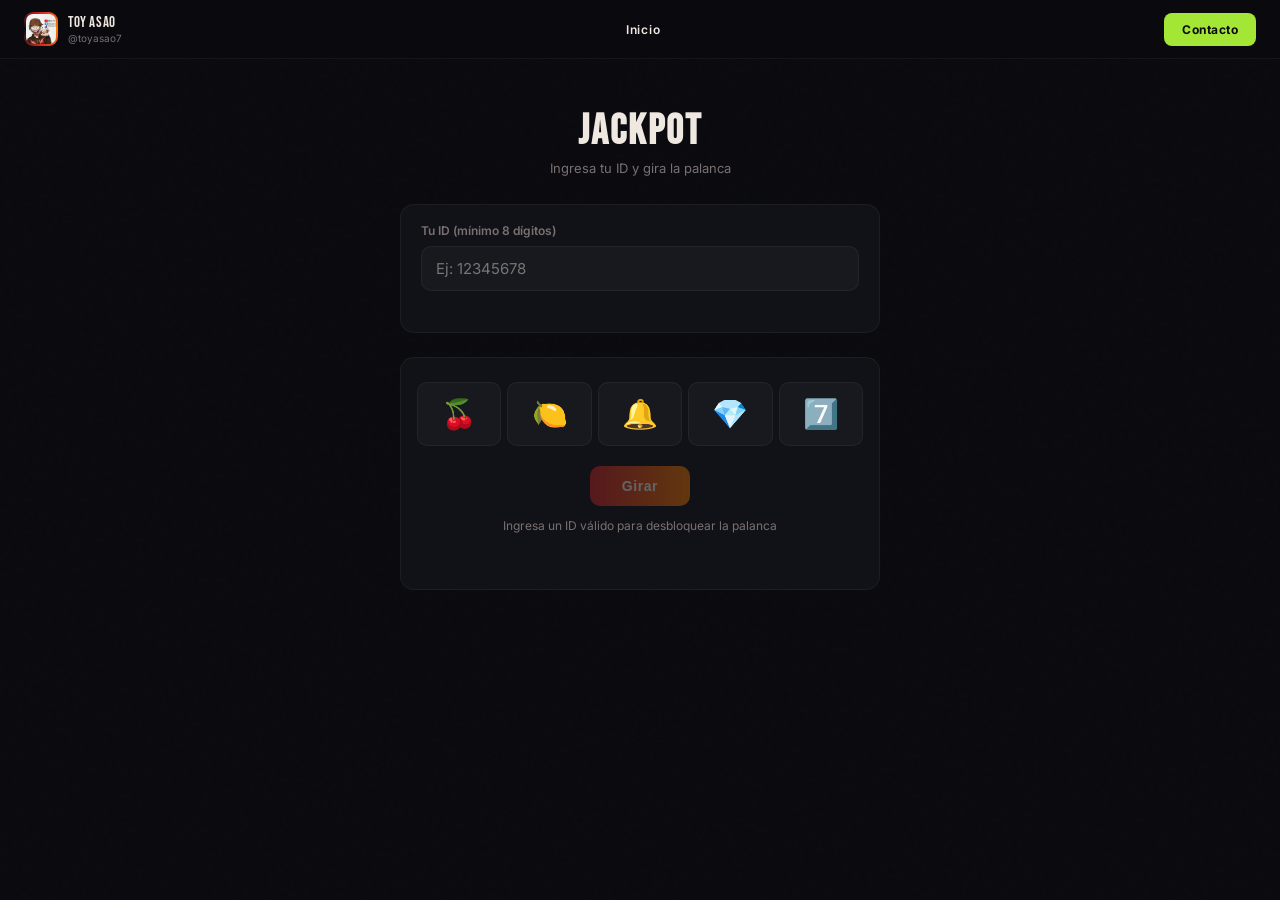
==== jackpot.html @ 92f902dd "Rename Jackpot.html to jackpot.html" ====
<!DOCTYPE html>
<html lang="es">
<head>
  <meta charset="UTF-8">
  <meta name="viewport" content="width=device-width, initial-scale=1.0">
  <title>Jackpot — Toy Asao</title>
  <link rel="stylesheet" href="styles.css">
  <link rel="stylesheet" href="jackpot.css">
</head>
<body>

<nav class="navbar">
  <div class="nav-left">
    <div class="nav-avatar"><img src="foto.jpg" alt="Toy Asao"></div>
    <div class="nav-id">
      <span class="n">Toy Asao</span>
      <span class="h">@toyasao7</span>
    </div>
  </div>
  <div class="nav-links">
    <a href="index.html">Inicio</a>
  </div>
  <a class="nav-contact" href="https://www.instagram.com/toy.asao.yt" target="_blank" rel="noopener">Contacto</a>
</nav>

<main class="wrap">

  <section class="jp-hero">
    <h1 class="jp-title">Jackpot</h1>
    <p class="jp-subtitle">Ingresa tu ID y gira la palanca</p>
  </section>

  <!-- ══════════════════════════════════════
       GATE — pide el ID antes de poder jugar
       ══════════════════════════════════════ -->
  <section class="id-gate" id="id-gate">
    <label class="id-label" for="player-id">Tu ID (mínimo 8 dígitos)</label>
    <input
      class="id-input"
      type="text"
      id="player-id"
      inputmode="numeric"
      autocomplete="off"
      placeholder="Ej: 12345678"
      minlength="8"
      pattern="[0-9]{8,}"
      required>
    <p class="id-error" id="id-error"></p>
  </section>

  <!-- ══════════════════════════════════════
       MÁQUINA — 5 carretes + palanca
       Bloqueada hasta que el ID sea válido
       ══════════════════════════════════════ -->
  <section class="machine" id="machine">

    <div class="reels" id="reels">
      <div class="reel-window"><div class="reel-symbol" data-reel="0">🍒</div></div>
      <div class="reel-window"><div class="reel-symbol" data-reel="1">🍋</div></div>
      <div class="reel-window"><div class="reel-symbol" data-reel="2">🔔</div></div>
      <div class="reel-window"><div class="reel-symbol" data-reel="3">💎</div></div>
      <div class="reel-window"><div class="reel-symbol" data-reel="4">7️⃣</div></div>
    </div>

    <button class="spin-btn" id="spin-btn" disabled>
      Girar
    </button>

    <p class="lock-msg" id="lock-msg">Ingresa un ID válido para desbloquear la palanca</p>

    <p class="result-msg" id="result-msg"></p>

  </section>

</main>

<script src="jackpot.js"></script>
</body>
</html>
---- styles.css ----
/* ============================================
   TOY ASAO — styles.css
   Paleta: rojo #D62828 · naranja #F77F00
   Fuentes: Bebas Neue (títulos) · Inter (texto)
   ============================================ */

@import url('https://fonts.googleapis.com/css2?family=Bebas+Neue&family=Inter:wght@400;500;600&display=swap');

/* ── VARIABLES ── */
:root {
  --bg:           #0A0A0F;
  --surface:      #111118;
  --surface2:     #18181F;
  --border:       #FFFFFF0D;
  --border-hover: #FFFFFF22;
  --red:          #D62828;
  --red-glow:     #D6282844;
  --red-dim:      #D6282818;
  --orange:       #F77F00;
  --text:         #EEE8E0;
  --text-muted:   #7A7070;
  --text-dim:     #3A3030;
}

/* ── RESET ── */
*, *::before, *::after {
  margin: 0;
  padding: 0;
  box-sizing: border-box;
}

html { scroll-behavior: smooth; }

/* ── BASE ── */
body {
  background: var(--bg);
  color: var(--text);
  font-family: 'Inter', sans-serif;
  min-height: 100vh;
  overflow-x: hidden;
}

/* Textura de ruido sutil */
body::before {
  content: '';
  position: fixed;
  inset: 0;
  background-image: url("data:image/svg+xml,%3Csvg viewBox='0 0 200 200' xmlns='http://www.w3.org/2000/svg'%3E%3Cfilter id='n'%3E%3CfeTurbulence type='fractalNoise' baseFrequency='0.9' numOctaves='4' stitchTiles='stitch'/%3E%3C/filter%3E%3Crect width='100%25' height='100%25' filter='url(%23n)' opacity='0.03'/%3E%3C/svg%3E");
  pointer-events: none;
  z-index: 0;
  opacity: 0.4;
}

/* ============================================
   NAVBAR SUPERIOR
   ============================================ */
.navbar {
  display: flex;
  align-items: center;
  justify-content: space-between;
  gap: 1.5rem;
  padding: 12px 1.5rem;
  background: rgba(10, 10, 15, .9);
  backdrop-filter: blur(10px);
  border-bottom: 1px solid var(--border);
  position: sticky;
  top: 0;
  z-index: 50;
}

.nav-left { display: flex; align-items: center; gap: 10px; flex-shrink: 0; }
.nav-avatar {
  width: 34px; height: 34px; border-radius: 9px; padding: 2px;
  background: conic-gradient(var(--red), var(--orange), var(--red), #0A0A0F, var(--red));
  display: flex; align-items: center; justify-content: center; flex-shrink: 0;
}
.nav-avatar img {
  width: 100%; height: 100%; border-radius: 7px;
  object-fit: cover; object-position: center top; display: block;
}
.nav-id .n { font-family: 'Bebas Neue', sans-serif; font-size: 15px; letter-spacing: .04em; line-height: 1; display: block; }
.nav-id .h { font-size: 10px; color: var(--text-muted); display: block; margin-top: 2px; }

.nav-links { display: flex; gap: 1.5rem; align-items: center; flex: 1; justify-content: center; }
.nav-links a {
  font-size: 12px; font-weight: 600; letter-spacing: .06em;
  color: var(--text); text-decoration: none; padding: 6px 0; position: relative;
}
.nav-links a::after {
  content: ''; position: absolute; left: 0; bottom: -2px; width: 0; height: 2px;
  background: linear-gradient(90deg, var(--red), var(--orange)); transition: width .2s;
}
.nav-links a:hover::after { width: 100%; }

.nav-contact {
  flex-shrink: 0;
  background: #A3E635;
  color: #0A0A0F; font-size: 12px; font-weight: 700; letter-spacing: .04em;
  padding: 9px 18px; border-radius: 8px; text-decoration: none; white-space: nowrap;
  box-shadow: inset 0 0 0 0 #D9FF6690, 0 0 0 0 #A3E63500;
  transition: transform .15s, box-shadow .25s, background .25s;
}
.nav-contact:hover {
  transform: translateY(-1px);
  background: #B6F23D;
  box-shadow: inset 0 0 14px 2px #EFFFAA, 0 0 22px 4px #A3E63590;
}

@media (max-width: 480px) {
  .nav-links { display: none; }
}

/* Evita que la barra fija tape las secciones al usar anclas */
#redes, #sobre { scroll-margin-top: 70px; }

/* ── LAYOUT ── */
.wrap {
  position: relative;
  z-index: 1;
  max-width: 520px;
  margin: 0 auto;
  padding: 3rem 1.25rem 4rem;
  display: flex;
  flex-direction: column;
  align-items: center;
}

/* ── SEPARADORES DE SECCIÓN ── */
.sec-title {
  width: 100%;
  display: flex;
  align-items: center;
  gap: 10px;
  margin-bottom: 0.75rem;
  margin-top: 0.25rem;
}
.sec-title span {
  font-size: 11px;
  font-weight: 600;
  color: var(--text-muted);
  letter-spacing: 0.1em;
  white-space: nowrap;
}
.sec-line {
  flex: 1;
  height: 1px;
  background: var(--border);
}

/* ============================================
   HERO
   ============================================ */
.hero {
  display: flex;
  flex-direction: column;
  align-items: center;
  width: 100%;
  animation: fadeIn 0.6s ease both;
}

/* Foto de perfil */
.pfp-shell {
  position: relative;
  width: 110px;
  height: 110px;
  margin-bottom: 1.1rem;
}
.pfp-ring {
  position: absolute;
  inset: -3px;
  border-radius: 50%;
  background: conic-gradient(var(--red), var(--orange), var(--red), #0A0A0F, var(--red));
  animation: spin 6s linear infinite;
}
.pfp-img {
  position: absolute;
  inset: 3px;
  border-radius: 50%;
  object-fit: cover;
  object-position: center top;
  background: var(--surface);
  width: calc(100% - 6px);
  height: calc(100% - 6px);
}

/* Punto verde de "activo" */
.live-dot {
  position: absolute;
  bottom: 5px;
  right: 5px;
  width: 14px;
  height: 14px;
  background: #22C55E;
  border: 2.5px solid var(--bg);
  border-radius: 50%;
  z-index: 2;
}
.live-dot::after {
  content: '';
  position: absolute;
  inset: -4px;
  border-radius: 50%;
  border: 1.5px solid #22C55E;
  animation: pulse 2s ease infinite;
}

/* Nombre y textos del hero */
.name {
  font-family: 'Bebas Neue', sans-serif;
  font-size: 3rem;
  letter-spacing: 0.04em;
  line-height: 1;
  color: var(--text);
  text-align: center;
  margin-bottom: 0.3rem;
}
.tagline {
  font-size: 11px;
  font-weight: 600;
  letter-spacing: 0.14em;
  color: var(--red);
  text-align: center;
  margin-bottom: 0.9rem;
}
.phrase {
  font-family: 'Bebas Neue', sans-serif;
  font-size: 1.45rem;
  letter-spacing: 0.05em;
  text-align: center;
  margin-bottom: 2.2rem;
  line-height: 1.2;
  max-width: 340px;
}
.phrase span {
  background: linear-gradient(90deg, var(--red), var(--orange));
  -webkit-background-clip: text;
  -webkit-text-fill-color: transparent;
  background-clip: text;
}

/* ============================================
   ESTADÍSTICAS
   ============================================ */
.stats {
  display: grid;
  grid-template-columns: repeat(4, 1fr);
  gap: 8px;
  width: 100%;
  margin-bottom: 2rem;
  animation: fadeIn 0.6s ease 0.15s both;
}
.stat {
  background: var(--surface);
  border: 1px solid var(--border);
  border-radius: 10px;
  padding: 12px 8px;
  text-align: center;
}
.stat-num {
  font-family: 'Bebas Neue', sans-serif;
  font-size: 1.5rem;
  letter-spacing: 0.04em;
  color: var(--text);
  line-height: 1;
  display: block;
}
.stat-label {
  font-size: 10px;
  color: var(--text-muted);
  margin-top: 3px;
  display: block;
}

/* ============================================
   BOTONES DE REDES SOCIALES
   ============================================ */
.links {
  width: 100%;
  display: flex;
  flex-direction: column;
  gap: 10px;
  margin-bottom: 1.75rem;
  animation: fadeIn 0.6s ease 0.25s both;
}

.link-btn {
  display: flex;
  align-items: center;
  gap: 14px;
  padding: 13px 16px;
  background: var(--surface);
  border: 1px solid var(--border);
  border-radius: 12px;
  text-decoration: none;
  color: var(--text);
  transition: border-color 0.2s, transform 0.2s, box-shadow 0.2s;
  position: relative;
  overflow: hidden;
}

/* Barra lateral de color al hacer hover */
.link-btn::before {
  content: '';
  position: absolute;
  left: 0; top: 0; bottom: 0;
  width: 3px;
  border-radius: 12px 0 0 12px;
  opacity: 0;
  transition: opacity 0.2s;
}
.link-btn:hover {
  transform: translateX(4px);
  border-color: var(--border-hover);
}
.link-btn:hover::before { opacity: 1; }

/* Colores por red social */
.btn-yt::before  { background: #FF0000; }
.btn-yt:hover    { box-shadow: -3px 0 12px #FF000030; }
.btn-tt::before  { background: #00F2EA; }
.btn-tt:hover    { box-shadow: -3px 0 12px #00F2EA30; }
.btn-ig::before  { background: #E1306C; }
.btn-ig:hover    { box-shadow: -3px 0 12px #E1306C30; }
.btn-fb::before  { background: #1877F2; }
.btn-fb:hover    { box-shadow: -3px 0 12px #1877F230; }
.btn-dc::before  { background: #5865F2; }
.btn-dc:hover    { box-shadow: -3px 0 12px #5865F230; }

/* Icono cuadrado de cada red */
.btn-icon {
  width: 38px;
  height: 38px;
  border-radius: 9px;
  display: flex;
  align-items: center;
  justify-content: center;
  flex-shrink: 0;
}
.icon-yt { background: #FF000018; }
.icon-tt { background: #00F2EA18; }
.icon-ig { background: #E1306C18; }
.icon-fb { background: #1877F218; }
.icon-dc { background: #5865F218; }
.btn-icon svg { width: 19px; height: 19px; display: block; }

/* Texto del botón */
.btn-info  { flex: 1; }
.btn-name  { font-size: 14px; font-weight: 600; display: block; color: var(--text); }
.btn-handle { font-size: 12px; color: var(--text-muted); margin-top: 1px; display: block; }

/* Flecha */
.btn-arrow {
  color: var(--text-dim);
  font-size: 18px;
  transition: color 0.2s, transform 0.2s;
  line-height: 1;
}
.link-btn:hover .btn-arrow {
  color: var(--text-muted);
  transform: translateX(2px);
}

/* Discord deshabilitado mientras no hay link */
.btn-disabled {
  opacity: 0.45;
  pointer-events: none;
  cursor: default;
}

/* ============================================
   SOBRE MÍ
   ============================================ */
.about {
  width: 100%;
  background: var(--surface);
  border: 1px solid var(--border);
  border-radius: 14px;
  padding: 1.1rem 1.25rem;
  margin-bottom: 1.75rem;
  animation: fadeIn 0.6s ease 0.35s both;
}
.about p {
  font-size: 14px;
  line-height: 1.7;
  color: #A09898;
}
.about p b { color: var(--text); font-weight: 600; }

/* Badge de juego actual */
.about-game {
  display: flex;
  align-items: center;
  gap: 8px;
  margin-top: 0.75rem;
  padding-top: 0.75rem;
  border-top: 1px solid var(--border);
}
.game-badge {
  display: inline-flex;
  align-items: center;
  gap: 6px;
  background: var(--red-dim);
  border: 1px solid #D6282830;
  border-radius: 20px;
  padding: 4px 12px 4px 8px;
  font-size: 12px;
  font-weight: 600;
  color: #FF6B6B;
}
.game-dot {
  width: 8px;
  height: 8px;
  background: var(--red);
  border-radius: 50%;
  flex-shrink: 0;
}
.about-game-label {
  font-size: 11px;
  color: var(--text-muted);
}

/* ============================================
   ÚLTIMO VIDEO
   ============================================ */
.video-section {
  width: 100%;
  margin-bottom: 1.75rem;
  animation: fadeIn 0.6s ease 0.4s both;
}
.video-embed {
  width: 100%;
  aspect-ratio: 16 / 9;
  border-radius: 12px;
  overflow: hidden;
  border: 1px solid var(--border);
  background: var(--surface);
}
.video-embed iframe {
  width: 100%;
  height: 100%;
  border: none;
  display: block;
}

/* ============================================
   JUEGOS
   ============================================ */
.games {
  width: 100%;
  margin-bottom: 1.75rem;
  animation: fadeIn 0.6s ease 0.45s both;
}
.games-grid {
  display: grid;
  grid-template-columns: 1fr;
  gap: 8px;
}
.game-card {
  background: var(--surface);
  border: 1px solid var(--border);
  border-radius: 12px;
  padding: 13px 15px;
  display: flex;
  align-items: center;
  gap: 12px;
}
.game-icon {
  width: 40px;
  height: 40px;
  border-radius: 10px;
  background: var(--red-dim);
  border: 1px solid #D6282828;
  display: flex;
  align-items: center;
  justify-content: center;
  font-size: 20px;
  flex-shrink: 0;
}
.game-info  { flex: 1; }
.game-title  { font-size: 14px; font-weight: 600; color: var(--text); display: block; }
.game-status { font-size: 11px; color: var(--text-muted); margin-top: 2px; display: block; }
.playing-badge {
  font-size: 10px;
  font-weight: 600;
  background: #22C55E18;
  color: #22C55E;
  border: 1px solid #22C55E30;
  padding: 3px 8px;
  border-radius: 20px;
  white-space: nowrap;
}

/* ============================================
   COLABORACIONES / CONTACTO
   ============================================ */
.contact {
  width: 100%;
  background: var(--surface);
  border: 1px solid var(--border);
  border-radius: 14px;
  padding: 1.25rem;
  text-align: center;
  margin-bottom: 2rem;
  animation: fadeIn 0.6s ease 0.5s both;
}
.contact h3 {
  font-family: 'Bebas Neue', sans-serif;
  font-size: 1.3rem;
  letter-spacing: 0.06em;
  color: var(--text);
  margin-bottom: 0.3rem;
}
.contact p {
  font-size: 13px;
  color: var(--text-muted);
  margin-bottom: 1rem;
  line-height: 1.5;
}
.contact-btn {
  display: inline-flex;
  align-items: center;
  gap: 8px;
  background: var(--red);
  color: #fff;
  font-size: 13px;
  font-weight: 600;
  padding: 10px 22px;
  border-radius: 8px;
  text-decoration: none;
  transition: background 0.2s, transform 0.15s;
}
.contact-btn:hover {
  background: #B52020;
  transform: translateY(-1px);
}

/* ============================================
   FOOTER
   ============================================ */
.footer {
  font-size: 11px;
  color: var(--text-dim);
  text-align: center;
  animation: fadeIn 0.6s ease 0.6s both;
}

/* ============================================
   ANIMACIONES
   ============================================ */
@keyframes fadeIn {
  from { opacity: 0; transform: translateY(14px); }
  to   { opacity: 1; transform: translateY(0); }
}
@keyframes spin {
  to { transform: rotate(360deg); }
}
@keyframes pulse {
  0%, 100% { opacity: 1; transform: scale(1); }
  50%       { opacity: 0; transform: scale(1.8); }
}

/* ============================================
   RESPONSIVE MÓVIL
   ============================================ */
@media (max-width: 420px) {
  .name { font-size: 2.4rem; }
  .wrap { padding: 2rem 1rem 3rem; }
  .stats { grid-template-columns: repeat(2, 1fr); }
}
---- jackpot.css ----
/* ============================================
   JACKPOT — jackpot.css
   Usa las variables de styles.css (--bg, --red, --orange, etc.)
   ============================================ */

.jp-hero {
  text-align: center;
  margin-bottom: 1.75rem;
  animation: fadeIn 0.6s ease both;
}
.jp-title {
  font-family: 'Bebas Neue', sans-serif;
  font-size: 2.6rem;
  letter-spacing: 0.05em;
  color: var(--text);
}
.jp-subtitle {
  font-size: 13px;
  color: var(--text-muted);
  margin-top: 0.25rem;
}

/* ============================================
   GATE DE ID
   ============================================ */
.id-gate {
  width: 100%;
  background: var(--surface);
  border: 1px solid var(--border);
  border-radius: 14px;
  padding: 1.1rem 1.25rem;
  margin-bottom: 1.5rem;
  animation: fadeIn 0.6s ease 0.1s both;
}
.id-label {
  display: block;
  font-size: 12px;
  font-weight: 600;
  color: var(--text-muted);
  margin-bottom: 0.5rem;
}
.id-input {
  width: 100%;
  background: var(--surface2);
  border: 1px solid var(--border);
  border-radius: 10px;
  padding: 12px 14px;
  font-size: 15px;
  color: var(--text);
  font-family: 'Inter', sans-serif;
  outline: none;
  transition: border-color 0.2s;
}
.id-input:focus {
  border-color: var(--red);
}
.id-input.invalid {
  border-color: #E24B4A;
}
.id-error {
  min-height: 16px;
  font-size: 12px;
  color: #F87171;
  margin-top: 0.5rem;
}

/* ============================================
   MÁQUINA / CARRETES
   ============================================ */
.machine {
  width: 100%;
  background: var(--surface);
  border: 1px solid var(--border);
  border-radius: 14px;
  padding: 1.5rem 1rem;
  text-align: center;
  margin-bottom: 2rem;
  animation: fadeIn 0.6s ease 0.2s both;
}

.reels {
  display: grid;
  grid-template-columns: repeat(5, 1fr);
  gap: 6px;
  margin-bottom: 1.25rem;
}

.reel-window {
  background: var(--surface2);
  border: 1px solid var(--border);
  border-radius: 10px;
  height: 64px;
  display: flex;
  align-items: center;
  justify-content: center;
  overflow: hidden;
}

.reel-symbol {
  font-size: 1.8rem;
  line-height: 1;
  transition: transform 0.15s ease;
}

/* Efecto visual mientras gira */
.reel-window.spinning .reel-symbol {
  filter: blur(1.5px);
}

/* Pequeño rebote cuando un carrete se detiene */
.reel-window.stopped .reel-symbol {
  animation: reelStop 0.25s ease;
}
@keyframes reelStop {
  0%   { transform: scale(1.15); }
  100% { transform: scale(1); }
}

.spin-btn {
  background: linear-gradient(90deg, var(--red), var(--orange));
  color: #fff;
  font-size: 14px;
  font-weight: 700;
  letter-spacing: 0.04em;
  padding: 12px 32px;
  border: none;
  border-radius: 10px;
  cursor: pointer;
  transition: transform 0.15s, opacity 0.2s;
}
.spin-btn:hover:not(:disabled) {
  transform: translateY(-1px);
}
.spin-btn:disabled {
  opacity: 0.35;
  cursor: not-allowed;
}

.lock-msg {
  font-size: 12px;
  color: var(--text-muted);
  margin-top: 0.75rem;
}
.lock-msg.hidden {
  display: none;
}

.result-msg {
  font-size: 14px;
  font-weight: 600;
  color: var(--text);
  margin-top: 0.75rem;
  min-height: 20px;
}
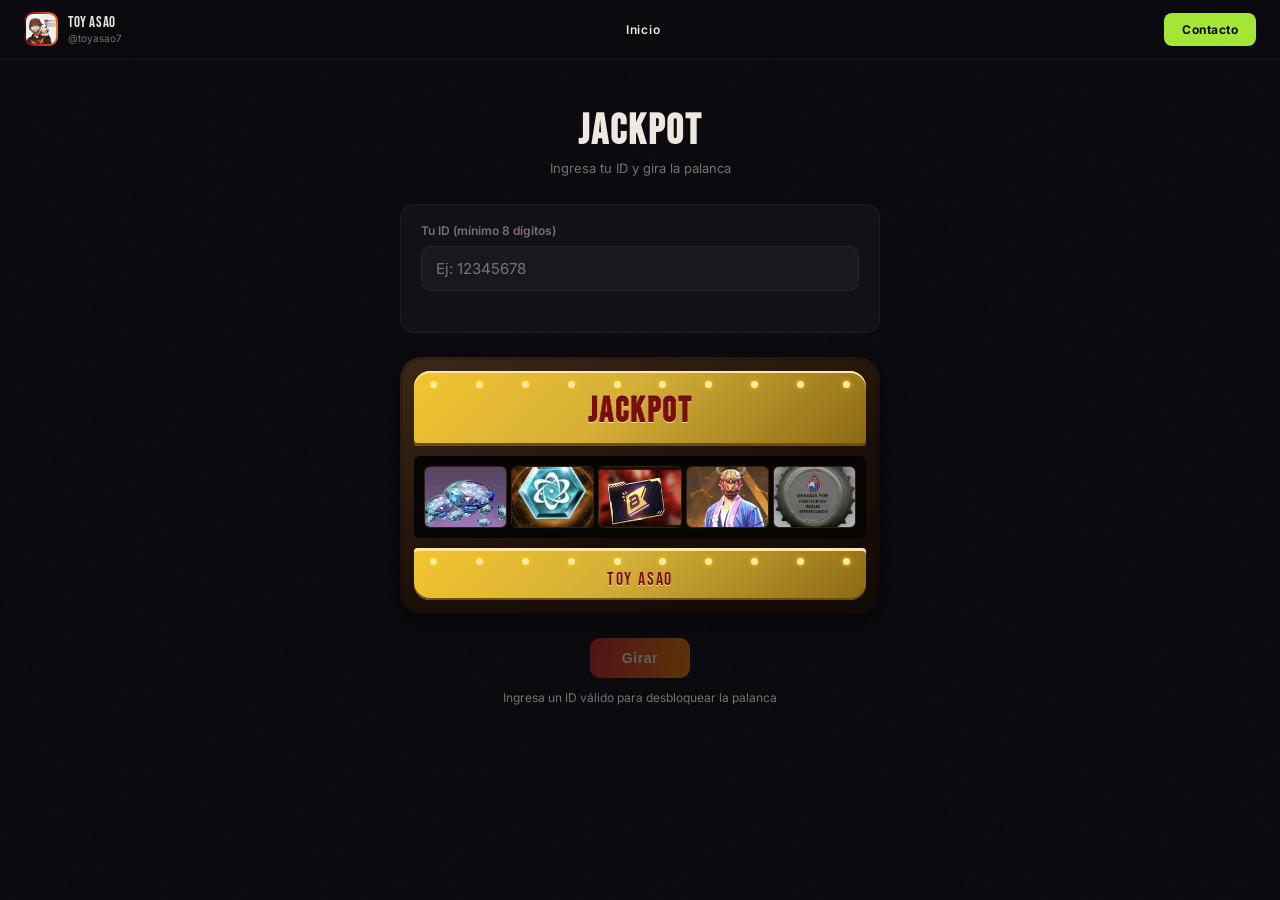
==== commit 540cdb6d: "Update jackpot.html" ====
--- a/jackpot.html
+++ b/jackpot.html
@@ -49,28 +49,44 @@
   </section>
 
   <!-- ══════════════════════════════════════
-       MÁQUINA — 5 carretes + palanca
-       Bloqueada hasta que el ID sea válido
+       GABINETE — marquesina + 5 carretes + placa
+       Bloqueado hasta que el ID sea válido
        ══════════════════════════════════════ -->
-  <section class="machine" id="machine">
+  <section class="cabinet" id="machine">
 
-    <div class="reels" id="reels">
-      <div class="reel-window"><div class="reel-symbol" data-reel="0">🍒</div></div>
-      <div class="reel-window"><div class="reel-symbol" data-reel="1">🍋</div></div>
-      <div class="reel-window"><div class="reel-symbol" data-reel="2">🔔</div></div>
-      <div class="reel-window"><div class="reel-symbol" data-reel="3">💎</div></div>
-      <div class="reel-window"><div class="reel-symbol" data-reel="4">7️⃣</div></div>
+    <div class="marquee">
+      <div class="lights lights-top">
+        <span></span><span></span><span></span><span></span><span></span>
+        <span></span><span></span><span></span><span></span><span></span>
+      </div>
+      <h1 class="marquee-title">Jackpot</h1>
     </div>
 
-    <button class="spin-btn" id="spin-btn" disabled>
-      Girar
-    </button>
+    <div class="reels-frame">
+      <div class="reels" id="reels">
+        <div class="reel-window"><img class="reel-symbol" data-reel="0" src="diamantes.jpg" alt=""></div>
+        <div class="reel-window"><img class="reel-symbol" data-reel="1" src="fragmento_evo.jpg" alt=""></div>
+        <div class="reel-window"><img class="reel-symbol" data-reel="2" src="booyah_pass.jpg" alt=""></div>
+        <div class="reel-window"><img class="reel-symbol" data-reel="3" src="sakura.jpg" alt=""></div>
+        <div class="reel-window"><img class="reel-symbol" data-reel="4" src="sigue_intentando.jpg" alt=""></div>
+      </div>
+    </div>
 
-    <p class="lock-msg" id="lock-msg">Ingresa un ID válido para desbloquear la palanca</p>
-
-    <p class="result-msg" id="result-msg"></p>
+    <div class="base-plaque">
+      <div class="lights lights-bottom">
+        <span></span><span></span><span></span><span></span><span></span>
+        <span></span><span></span><span></span><span></span><span></span>
+      </div>
+      <span class="plaque-text">Toy Asao</span>
+    </div>
 
   </section>
+
+  <button class="spin-btn" id="spin-btn" disabled>Girar</button>
+
+  <p class="lock-msg" id="lock-msg">Ingresa un ID válido para desbloquear la palanca</p>
+
+  <p class="result-msg" id="result-msg"></p>
 
 </main>
 
--- a/jackpot.css
+++ b/jackpot.css
@@ -65,46 +65,93 @@
 }
 
 /* ============================================
-   MÁQUINA / CARRETES
-   ============================================ */
-.machine {
-  width: 100%;
-  background: var(--surface);
-  border: 1px solid var(--border);
-  border-radius: 14px;
-  padding: 1.5rem 1rem;
-  text-align: center;
-  margin-bottom: 2rem;
+   GABINETE — marco dorado tipo tragamonedas
+   ============================================ */
+.cabinet {
+  width: 100%;
+  background: linear-gradient(160deg, #3D2817 0%, #1A0F08 60%, #120A05 100%);
+  border-radius: 22px;
+  padding: 14px;
+  margin-bottom: 1.5rem;
+  box-shadow: inset 0 0 0 3px #12090433, 0 10px 24px #00000060;
   animation: fadeIn 0.6s ease 0.2s both;
+}
+
+/* ── Marquesina superior ── */
+.marquee {
+  background: linear-gradient(135deg, #F4C430, #D4AF37 45%, #8B6914 100%);
+  border-radius: 16px 16px 4px 4px;
+  padding: 10px 12px 14px;
+  text-align: center;
+  box-shadow: inset 0 -3px 0 #6B4F0F, inset 0 2px 0 #FFE9A0;
+}
+.marquee-title {
+  font-family: 'Bebas Neue', sans-serif;
+  font-size: 2.1rem;
+  letter-spacing: 0.06em;
+  color: #7A0E0E;
+  text-shadow: 0 1px 0 #FFE9A0, 0 -1px 0 #4A0000;
+  margin-top: 4px;
+}
+
+/* ── Foquitos (marquesina y placa) ── */
+.lights {
+  display: flex;
+  justify-content: space-between;
+  padding: 0 4px;
+}
+.lights span {
+  width: 7px;
+  height: 7px;
+  border-radius: 50%;
+  background: #FFE9A0;
+  box-shadow: 0 0 4px 1px #FFD70090;
+  animation: blink 1.2s ease-in-out infinite;
+}
+.lights span:nth-child(even) {
+  animation-delay: 0.6s;
+}
+@keyframes blink {
+  0%, 100% { opacity: 1; }
+  50%      { opacity: 0.25; box-shadow: none; }
+}
+
+/* ── Panel de carretes (hundido dentro del gabinete) ── */
+.reels-frame {
+  background: #0A0605;
+  border-radius: 6px;
+  padding: 10px;
+  margin: 10px 0;
+  box-shadow: inset 0 4px 10px #00000090;
 }
 
 .reels {
   display: grid;
   grid-template-columns: repeat(5, 1fr);
-  gap: 6px;
-  margin-bottom: 1.25rem;
+  gap: 4px;
 }
 
 .reel-window {
-  background: var(--surface2);
-  border: 1px solid var(--border);
-  border-radius: 10px;
-  height: 64px;
+  background: #050302;
+  border-radius: 6px;
+  height: 62px;
   display: flex;
   align-items: center;
   justify-content: center;
   overflow: hidden;
+  border: 1px solid #D4AF3733;
 }
 
 .reel-symbol {
-  font-size: 1.8rem;
-  line-height: 1;
+  width: 100%;
+  height: 100%;
+  object-fit: cover;
   transition: transform 0.15s ease;
 }
 
 /* Efecto visual mientras gira */
 .reel-window.spinning .reel-symbol {
-  filter: blur(1.5px);
+  filter: blur(2px);
 }
 
 /* Pequeño rebote cuando un carrete se detiene */
@@ -116,6 +163,27 @@
   100% { transform: scale(1); }
 }
 
+/* ── Placa inferior ── */
+.base-plaque {
+  background: linear-gradient(135deg, #F4C430, #D4AF37 45%, #8B6914 100%);
+  border-radius: 4px 4px 16px 16px;
+  padding: 10px 12px;
+  text-align: center;
+  box-shadow: inset 0 3px 0 #FFE9A0, inset 0 -2px 0 #6B4F0F;
+}
+.plaque-text {
+  display: block;
+  font-family: 'Bebas Neue', sans-serif;
+  font-size: 1.1rem;
+  letter-spacing: 0.1em;
+  color: #7A0E0E;
+  text-shadow: 0 1px 0 #FFE9A0;
+  margin-top: 4px;
+}
+
+/* ============================================
+   PALANCA Y MENSAJES
+   ============================================ */
 .spin-btn {
   background: linear-gradient(90deg, var(--red), var(--orange));
   color: #fff;
@@ -137,6 +205,8 @@
 }
 
 .lock-msg {
+  width: 100%;
+  text-align: center;
   font-size: 12px;
   color: var(--text-muted);
   margin-top: 0.75rem;
@@ -146,6 +216,8 @@
 }
 
 .result-msg {
+  width: 100%;
+  text-align: center;
   font-size: 14px;
   font-weight: 600;
   color: var(--text);
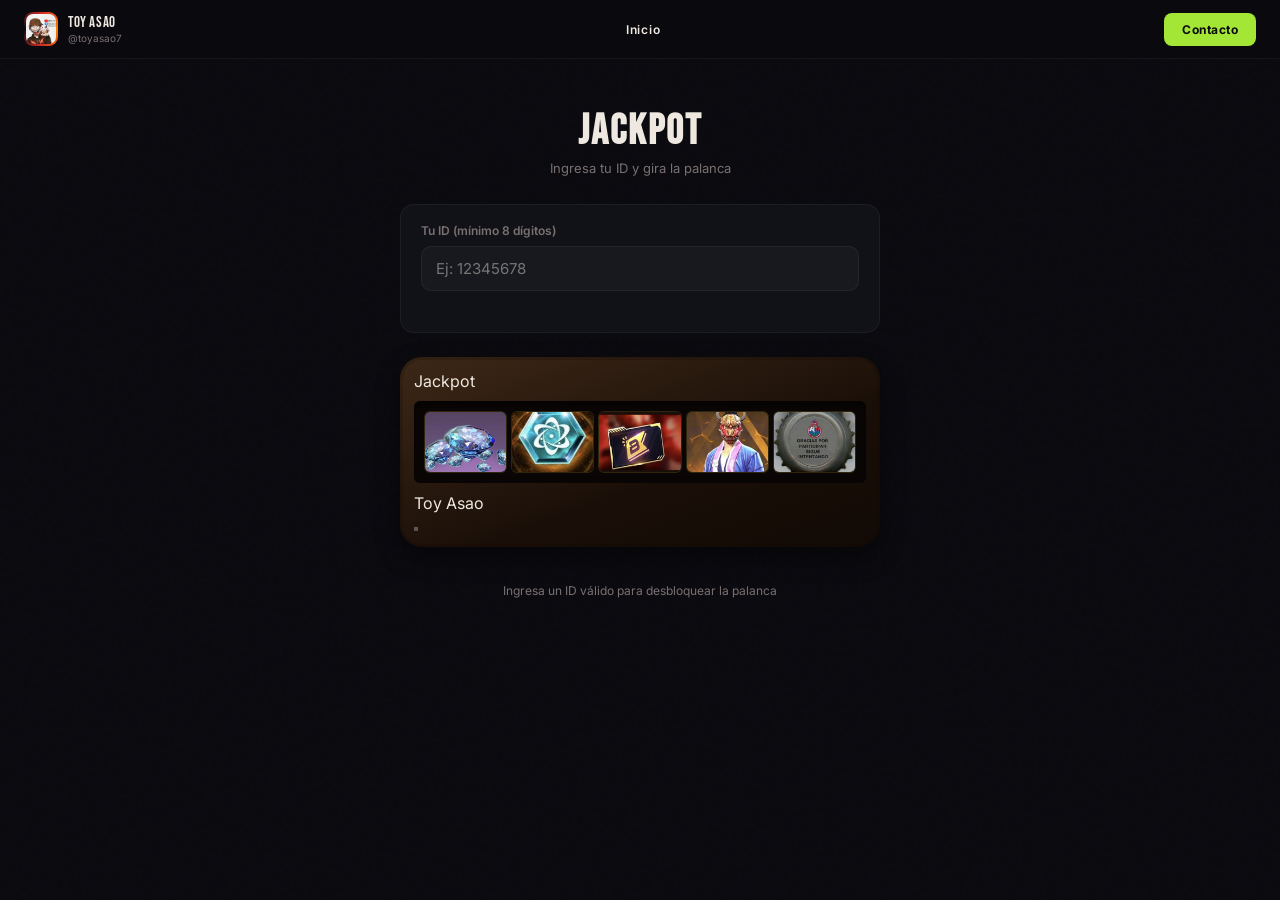
==== commit fe902596: "Update jackpot.html" ====
--- a/jackpot.html
+++ b/jackpot.html
@@ -49,40 +49,49 @@
   </section>
 
   <!-- ══════════════════════════════════════
-       GABINETE — marquesina + 5 carretes + placa
+       GABINETE — pantalla + 5 carretes + palanca
        Bloqueado hasta que el ID sea válido
        ══════════════════════════════════════ -->
   <section class="cabinet" id="machine">
 
-    <div class="marquee">
-      <div class="lights lights-top">
-        <span></span><span></span><span></span><span></span><span></span>
-        <span></span><span></span><span></span><span></span><span></span>
-      </div>
-      <h1 class="marquee-title">Jackpot</h1>
+    <div class="coins" aria-hidden="true">
+      <span class="coin" style="top:-6%; left:8%; width:20px; height:20px;"></span>
+      <span class="coin" style="top:-10%; left:32%; width:16px; height:16px;"></span>
+      <span class="coin" style="top:-4%; left:60%; width:22px; height:22px;"></span>
+      <span class="coin" style="top:8%; left:-6%; width:18px; height:18px;"></span>
+      <span class="coin" style="top:55%; left:-8%; width:20px; height:20px;"></span>
+      <span class="coin" style="bottom:-6%; left:20%; width:18px; height:18px;"></span>
+      <span class="coin" style="bottom:-8%; left:55%; width:22px; height:22px;"></span>
     </div>
 
-    <div class="reels-frame">
-      <div class="reels" id="reels">
-        <div class="reel-window"><img class="reel-symbol" data-reel="0" src="diamantes.jpg" alt=""></div>
-        <div class="reel-window"><img class="reel-symbol" data-reel="1" src="fragmento_evo.jpg" alt=""></div>
-        <div class="reel-window"><img class="reel-symbol" data-reel="2" src="booyah_pass.jpg" alt=""></div>
-        <div class="reel-window"><img class="reel-symbol" data-reel="3" src="sakura.jpg" alt=""></div>
-        <div class="reel-window"><img class="reel-symbol" data-reel="4" src="sigue_intentando.jpg" alt=""></div>
+    <div class="cabinet-body">
+
+      <div class="screen">
+        <span class="screen-title">Jackpot</span>
       </div>
+
+      <div class="reels-frame">
+        <div class="reels" id="reels">
+          <div class="reel-window"><img class="reel-symbol" data-reel="0" src="diamantes.jpg" alt=""></div>
+          <div class="reel-window"><img class="reel-symbol" data-reel="1" src="fragmento_evo.jpg" alt=""></div>
+          <div class="reel-window"><img class="reel-symbol" data-reel="2" src="booyah_pass.jpg" alt=""></div>
+          <div class="reel-window"><img class="reel-symbol" data-reel="3" src="sakura.jpg" alt=""></div>
+          <div class="reel-window"><img class="reel-symbol" data-reel="4" src="sigue_intentando.jpg" alt=""></div>
+        </div>
+      </div>
+
+      <div class="plate">
+        <span class="plate-text">Toy Asao</span>
+      </div>
+
     </div>
 
-    <div class="base-plaque">
-      <div class="lights lights-bottom">
-        <span></span><span></span><span></span><span></span><span></span>
-        <span></span><span></span><span></span><span></span><span></span>
-      </div>
-      <span class="plaque-text">Toy Asao</span>
-    </div>
+    <button class="lever-btn" id="spin-btn" disabled aria-label="Girar la palanca">
+      <span class="lever-track"></span>
+      <span class="lever-knob"></span>
+    </button>
 
   </section>
-
-  <button class="spin-btn" id="spin-btn" disabled>Girar</button>
 
   <p class="lock-msg" id="lock-msg">Ingresa un ID válido para desbloquear la palanca</p>
 
